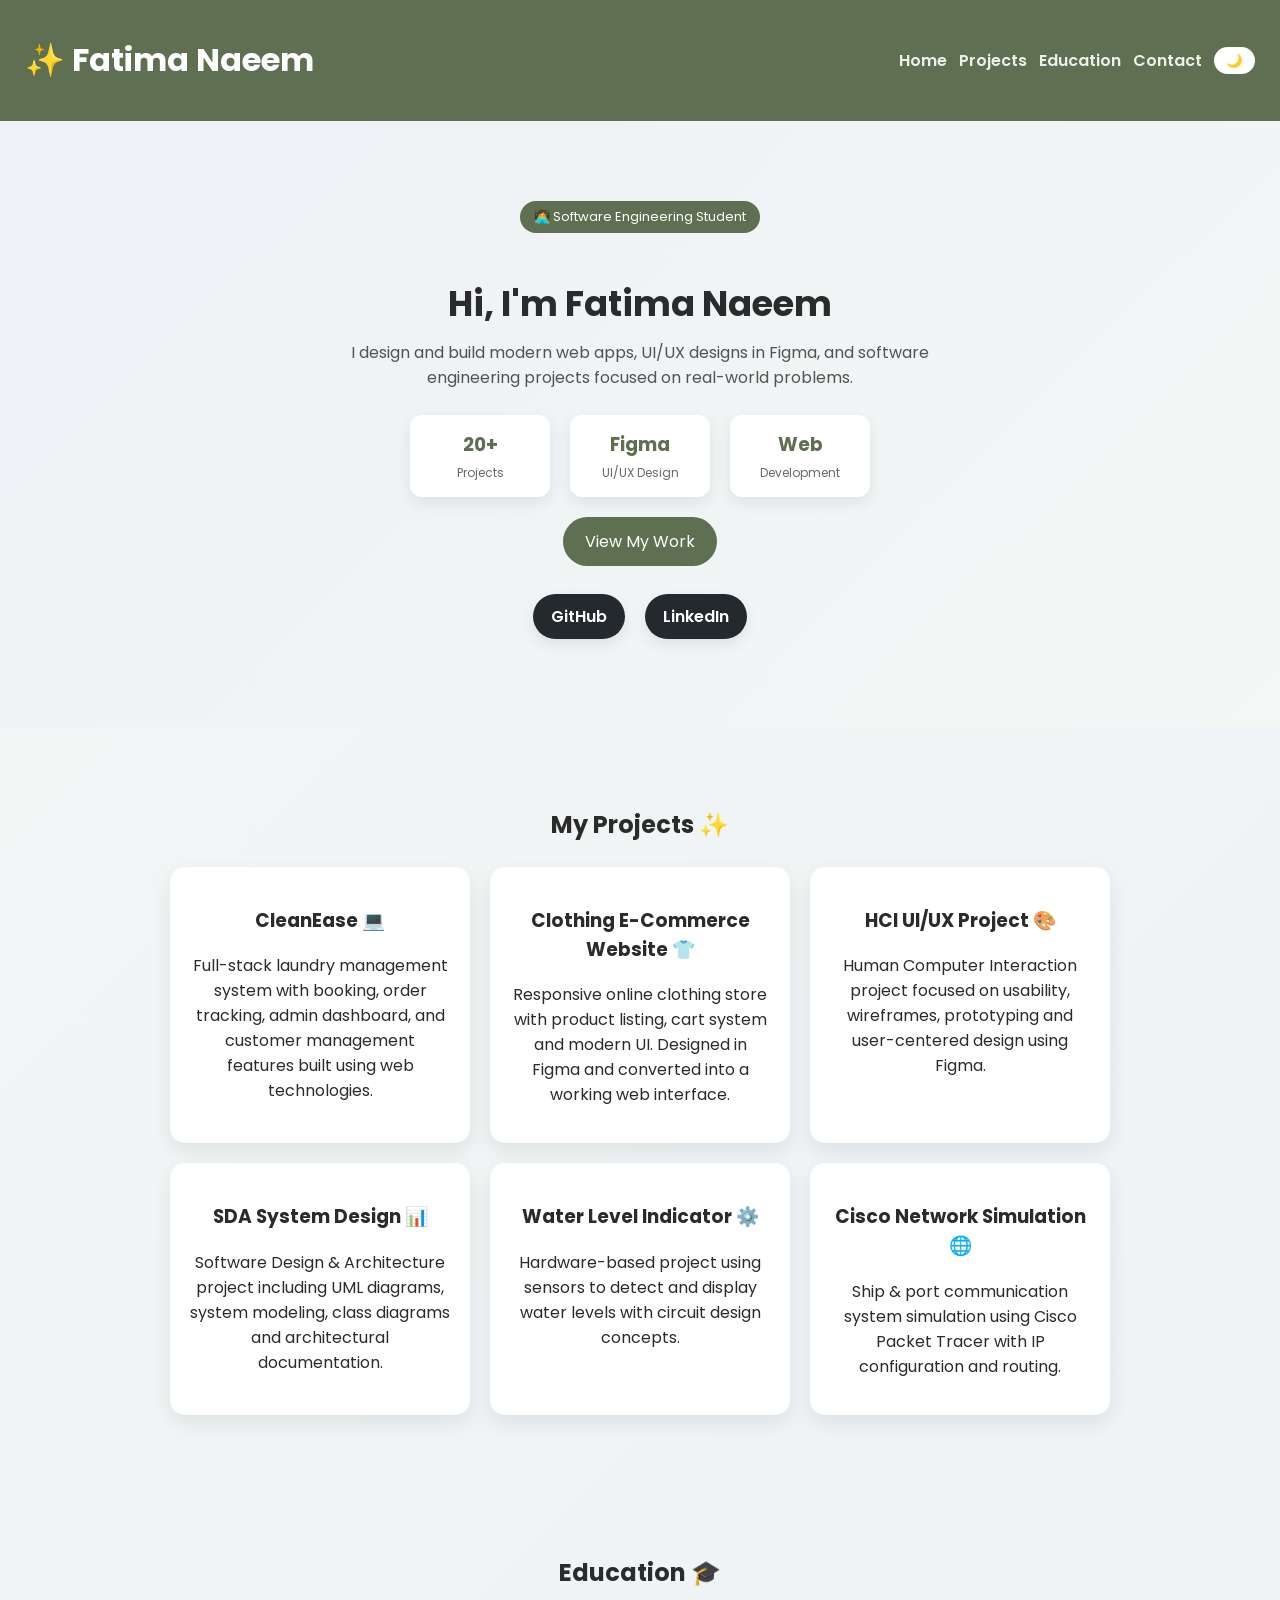
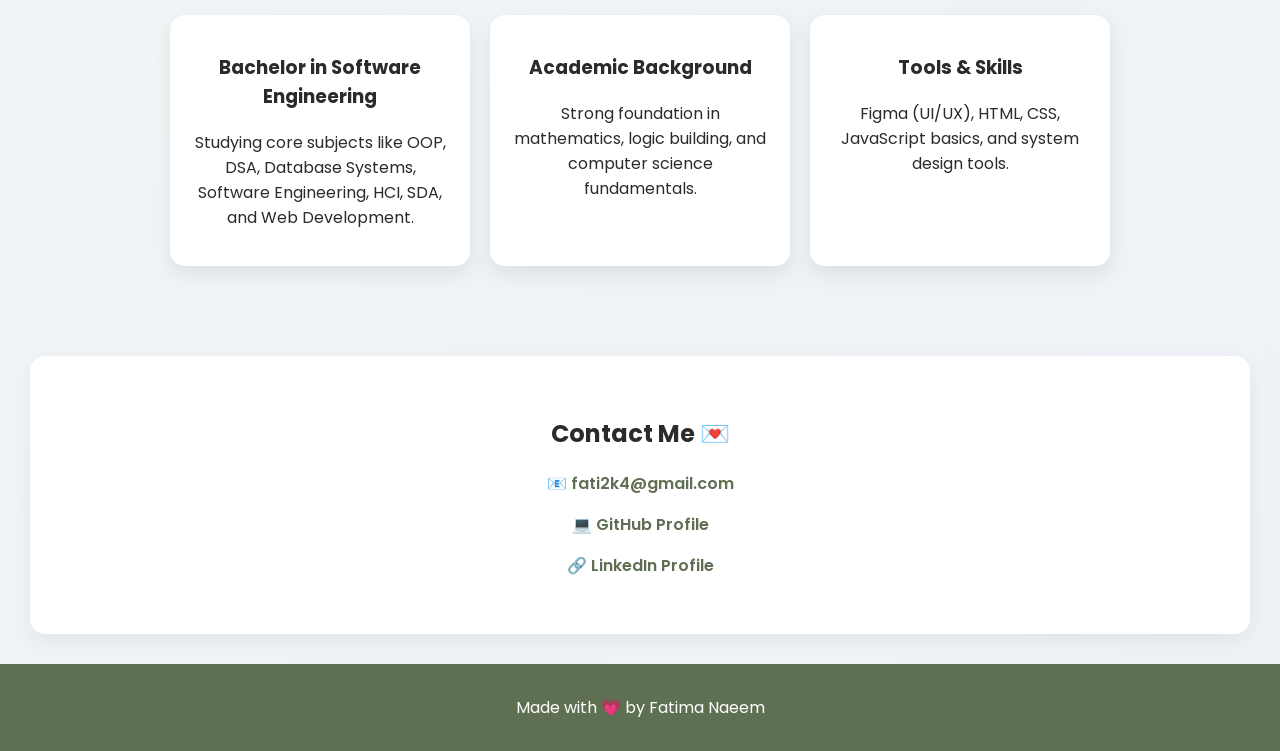
==== index.html @ 8c716c03 "Add files via upload" ====
<!DOCTYPE html>
<html lang="en">
<head>
  <meta charset="UTF-8">
  <meta name="viewport" content="width=device-width, initial-scale=1.0">
  <title>Fatima Naeem | Portfolio</title>

  <link rel="stylesheet" href="index.css.css">
  <link href="https://fonts.googleapis.com/css2?family=Poppins:wght@300;400;600&display=swap" rel="stylesheet">
</head>

<body>

<header>
  <h1>✨ Fatima Naeem</h1>

  <nav>
    <a href="#home">Home</a>
    <a href="#projects">Projects</a>
    <a href="#education">Education</a>
    <a href="#contact">Contact</a>
    <button onclick="toggleDark()">🌙</button>
  </nav>
</header>

<!-- HERO -->
<section id="home" class="hero">

  <div class="badge">👩‍💻 Software Engineering Student</div>

  <h2>Hi, I'm Fatima Naeem</h2>

  <p>
    I design and build modern web apps, UI/UX designs in Figma,
    and software engineering projects focused on real-world problems.
  </p>

  <div class="mini-stats">
    <div class="stat">
      <h3>20+</h3>
      <p>Projects</p>
    </div>

    <div class="stat">
      <h3>Figma</h3>
      <p>UI/UX Design</p>
    </div>

    <div class="stat">
      <h3>Web</h3>
      <p>Development</p>
    </div>
  </div>

  <a class="btn" href="#projects">View My Work</a>

  <div class="links">
    <a href="https://github.com/Fatimah-Naeem" target="_blank">GitHub</a>
    <a href="https://www.linkedin.com/in/fatima-naeem-11b36438a/" target="_blank">LinkedIn</a>
  </div>

</section>

<!-- PROJECTS -->
<section id="projects" class="section">
  <h2>My Projects ✨</h2>

  <div class="cards">

    <div class="card">
      <h3>CleanEase 💻</h3>
      <p>
        Full-stack laundry management system with booking, order tracking, admin dashboard,
        and customer management features built using web technologies.
      </p>
    </div>

    <div class="card">
      <h3>Clothing E-Commerce Website 👕</h3>
      <p>
        Responsive online clothing store with product listing, cart system and modern UI.
        Designed in Figma and converted into a working web interface.
      </p>
    </div>

    <div class="card">
      <h3>HCI UI/UX Project 🎨</h3>
      <p>
        Human Computer Interaction project focused on usability, wireframes, prototyping
        and user-centered design using Figma.
      </p>
    </div>

    <div class="card">
      <h3>SDA System Design 📊</h3>
      <p>
        Software Design & Architecture project including UML diagrams, system modeling,
        class diagrams and architectural documentation.
      </p>
    </div>

    <div class="card">
      <h3>Water Level Indicator ⚙️</h3>
      <p>
        Hardware-based project using sensors to detect and display water levels with circuit design concepts.
      </p>
    </div>

    <div class="card">
      <h3>Cisco Network Simulation 🌐</h3>
      <p>
        Ship & port communication system simulation using Cisco Packet Tracer with IP configuration and routing.
      </p>
    </div>

  </div>
</section>

<!-- EDUCATION -->
<section id="education" class="section">
  <h2>Education 🎓</h2>

  <div class="cards">

    <div class="card">
      <h3>Bachelor in Software Engineering</h3>
      <p>
        Studying core subjects like OOP, DSA, Database Systems, Software Engineering,
        HCI, SDA, and Web Development.
      </p>
    </div>

    <div class="card">
      <h3>Academic Background</h3>
      <p>
        Strong foundation in mathematics, logic building, and computer science fundamentals.
      </p>
    </div>

    <div class="card">
      <h3>Tools & Skills</h3>
      <p>
        Figma (UI/UX), HTML, CSS, JavaScript basics, and system design tools.
      </p>
    </div>

  </div>
</section>

<!-- CONTACT -->
<section id="contact" class="section contact">
  <h2>Contact Me 💌</h2>

  <p>📧 <a href="mailto:fati2k4@gmail.com">fati2k4@gmail.com</a></p>

  <p>💻 
    <a href="https://github.com/Fatimah-Naeem" target="_blank">
      GitHub Profile
    </a>
  </p>

  <p>🔗 
    <a href="https://www.linkedin.com/in/fatima-naeem-11b36438a/" target="_blank">
      LinkedIn Profile
    </a>
  </p>
</section>

<footer>
  <p>Made with 💗 by Fatima Naeem</p>
</footer>

<script>
function toggleDark(){
  document.body.classList.toggle("dark");
}
</script>

</body>
</html>
---- index.css.css ----
/* =========================
   BASE
========================= */
body {
  font-family: 'Poppins', sans-serif;
  margin: 0;
  background: linear-gradient(135deg, #f4f7f5, #eef1f6);
  color: #2b2b2b;
  transition: 0.3s ease;
}

/* =========================
   DARK MODE
========================= */
.dark {
  background: #121826;
  color: #eaeaea;
}

.dark header {
  background: #1f2a3a;
}

.dark .card {
  background: #1c2433;
  color: #eaeaea;
}

.dark .contact {
  background: #1c2433;
  color: #eaeaea;
}

.dark footer {
  background: #1f2a3a;
}

/* =========================
   HEADER
========================= */
header {
  display: flex;
  justify-content: space-between;
  align-items: center;
  padding: 15px 25px;

  background: #5f6f52;
  color: white;
  flex-wrap: wrap;
}

nav {
  display: flex;
  gap: 12px;
  align-items: center;
}

nav a {
  text-decoration: none;
  color: white;
  font-weight: 600;
  opacity: 0.9;
}

nav a:hover {
  opacity: 1;
}

button {
  border: none;
  background: #ffffff;
  color: #2b2b2b;
  border-radius: 20px;
  padding: 6px 12px;
  cursor: pointer;
  font-weight: 600;
}

/* =========================
   HERO
========================= */
.hero {
  text-align: center;
  padding: 80px 20px;

  background: linear-gradient(135deg, #eef1f6, #f4f7f5);
}

.hero h2 {
  font-size: 2.2rem;
  margin-bottom: 10px;
}

.hero p {
  max-width: 600px;
  margin: auto;
  opacity: 0.8;
}

/* CTA BUTTON */
.btn {
  display: inline-block;
  margin-top: 20px;
  background: #5f6f52;
  color: white;
  padding: 12px 22px;
  border-radius: 25px;
  text-decoration: none;
  transition: 0.3s;
}

.btn:hover {
  transform: translateY(-3px);
  background: #3f4a36;
}

/* =========================
   SOCIAL BUTTONS (GITHUB + LINKEDIN SAME STYLE)
========================= */
.links {
  margin-top: 20px;
}

.links a {
  display: inline-flex;
  align-items: center;
  gap: 8px;

  margin: 8px;
  padding: 10px 18px;
  border-radius: 25px;

  text-decoration: none;
  font-weight: 600;

  background: #24292e;
  color: white;

  box-shadow: 0 6px 15px rgba(0,0,0,0.08);
  transition: 0.3s ease;
}

/* hover for both */
.links a:hover {
  transform: translateY(-3px);
  background: #000;
}

/* =========================
   SECTIONS
========================= */
.section {
  padding: 60px 20px;
  text-align: center;
}

/* =========================
   CARDS
========================= */
.cards {
  display: flex;
  justify-content: center;
  gap: 20px;
  flex-wrap: wrap;
  margin-top: 25px;
}

.card {
  background: #ffffff;
  padding: 20px;
  border-radius: 15px;
  width: 260px;

  box-shadow: 0 8px 20px rgba(0,0,0,0.08);
  transition: 0.3s;
}

.card:hover {
  transform: translateY(-8px);
}

/* =========================
   CONTACT
========================= */
.contact {
  background: #ffffff;
  margin: 30px;
  border-radius: 15px;
  padding: 40px;

  box-shadow: 0 8px 20px rgba(0,0,0,0.06);
}

.contact a {
  color: #5f6f52;
  font-weight: 600;
  text-decoration: none;
}

/* =========================
   FOOTER
========================= */
footer {
  text-align: center;
  padding: 15px;
  background: #5f6f52;
  color: white;
  margin-top: 20px;
}

/* =========================
   RESPONSIVE
========================= */
@media (max-width: 768px) {

  header {
    flex-direction: column;
    text-align: center;
  }

  nav {
    flex-wrap: wrap;
    justify-content: center;
    margin-top: 10px;
  }

  .cards {
    flex-direction: column;
    align-items: center;
  }

  .card {
    width: 90%;
  }

  .hero {
    padding: 50px 15px;
  }
}
/* =========================
   IMPROVED RESPONSIVE DESIGN
========================= */

@media (max-width: 1024px) {
  .cards {
    gap: 15px;
  }

  .card {
    width: 45%;
  }
}

@media (max-width: 768px) {

  .hero h2 {
    font-size: 1.8rem;
  }

  .hero p {
    font-size: 0.95rem;
  }

  .card {
    width: 90%;
  }

  .contact {
    margin: 15px;
    padding: 25px;
  }
}

@media (max-width: 480px) {

  header {
    padding: 10px;
  }

  nav {
    gap: 8px;
    font-size: 14px;
  }

  .hero h2 {
    font-size: 1.5rem;
  }

  .btn {
    padding: 10px 16px;
    font-size: 14px;
  }

  .links a {
    padding: 8px 14px;
    font-size: 13px;
  }
}/* ===== HERO BADGE ===== */
.badge {
  display: inline-block;
  background: #5f6f52;
  color: white;
  padding: 6px 14px;
  border-radius: 20px;
  font-size: 13px;
  margin-bottom: 15px;
}

/* ===== MINI STATS ===== */
.mini-stats {
  display: flex;
  justify-content: center;
  gap: 20px;
  margin-top: 25px;
  flex-wrap: wrap;
}

.stat {
  background: white;
  padding: 15px 20px;
  border-radius: 12px;
  min-width: 100px;

  box-shadow: 0 6px 15px rgba(0,0,0,0.08);
}

.stat h3 {
  margin: 0;
  color: #5f6f52;
}

.stat p {
  margin: 5px 0 0 0;
  font-size: 12px;
  opacity: 0.7;
}

/* DARK MODE SUPPORT */
.dark .stat {
  background: #1c2433;
}
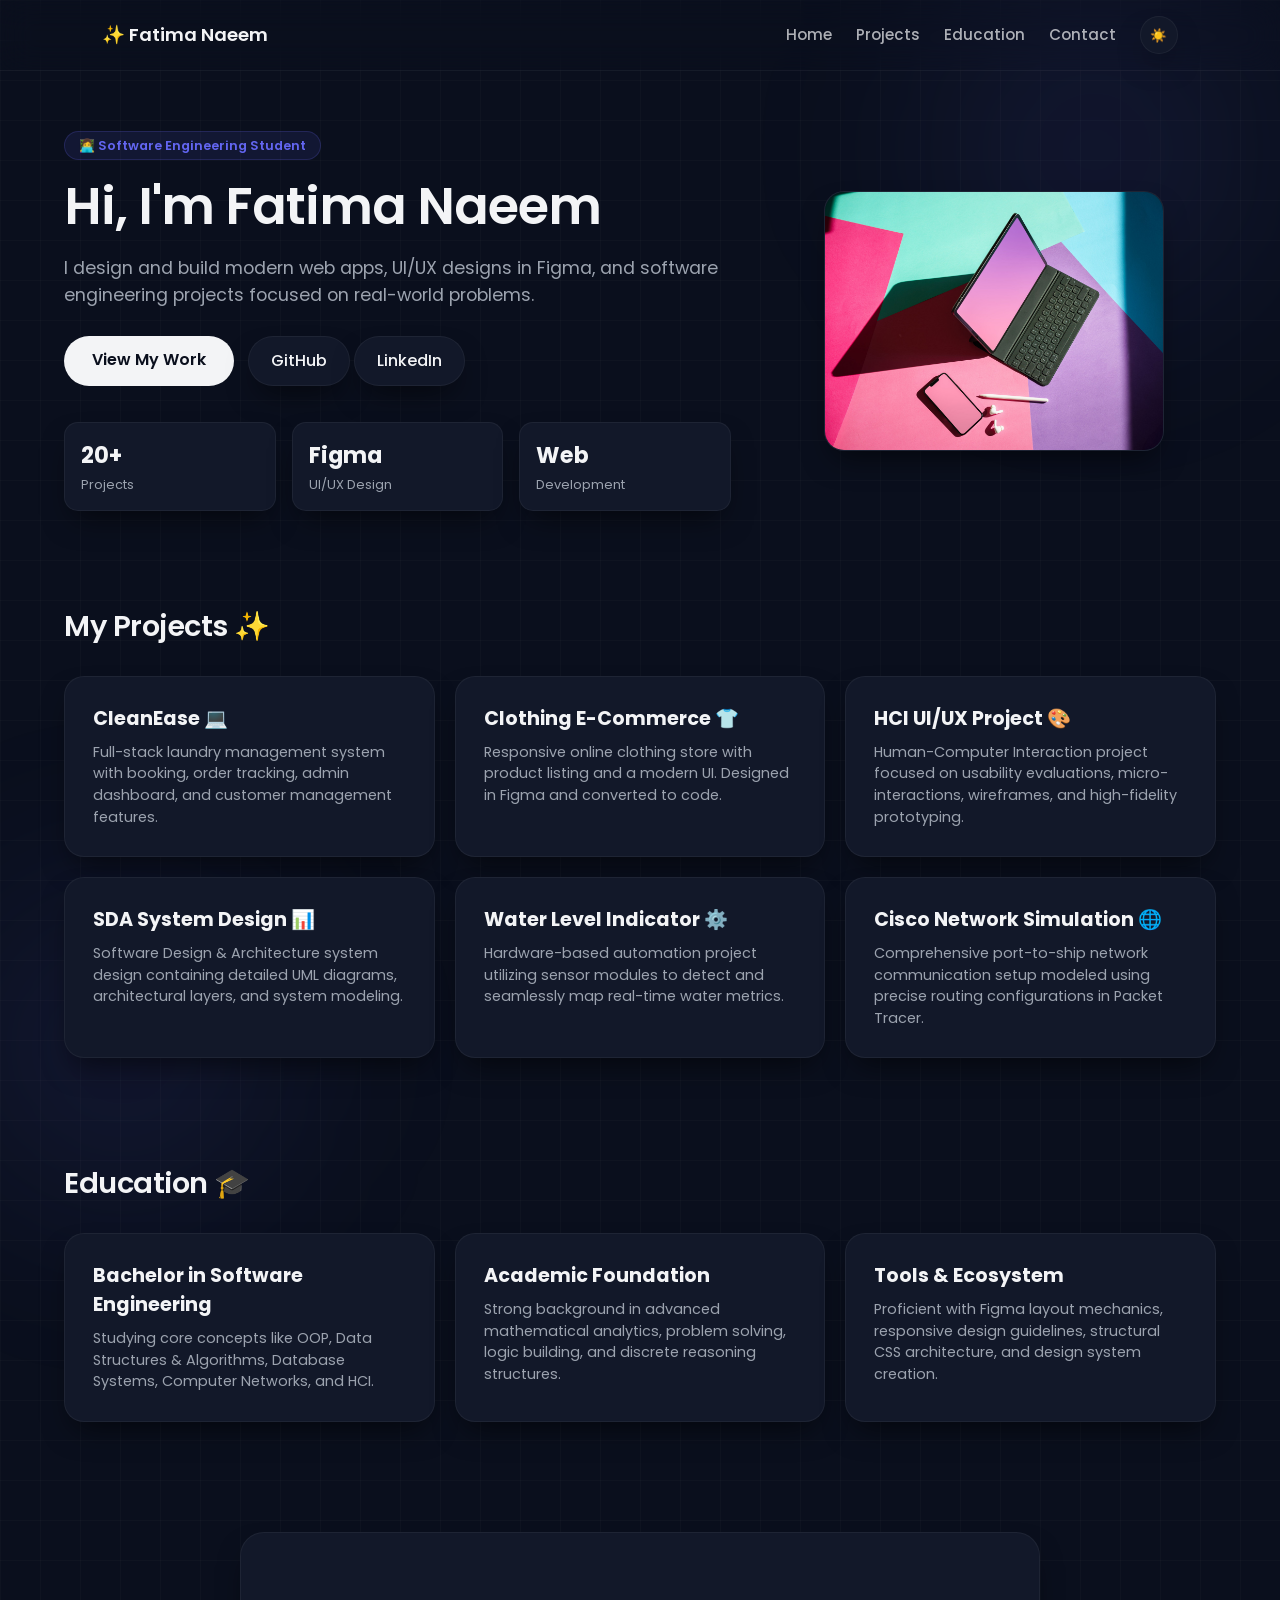
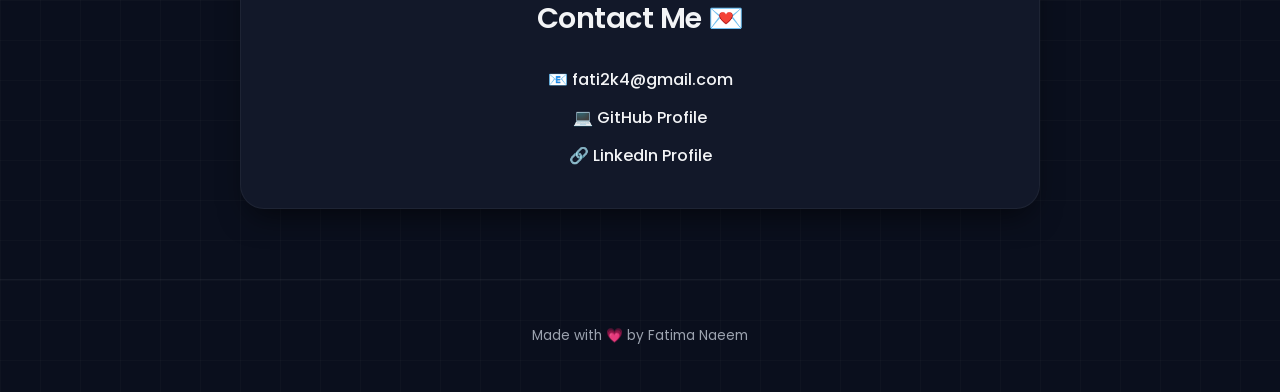
==== commit 2bc7e062: "Add files via upload" ====
--- a/index.html
+++ b/index.html
@@ -4,166 +4,129 @@
   <meta charset="UTF-8">
   <meta name="viewport" content="width=device-width, initial-scale=1.0">
   <title>Fatima Naeem | Portfolio</title>
-
-  <link rel="stylesheet" href="index.css.css">
-  <link href="https://fonts.googleapis.com/css2?family=Poppins:wght@300;400;600&display=swap" rel="stylesheet">
+  <link rel="stylesheet" href="index.css">
+  <link href="https://fonts.googleapis.com/css2?family=Poppins:wght@300;400;500;600&display=swap" rel="stylesheet">
 </head>
 
-<body>
+<body class="dark">
+
+<div class="bg-glow-container">
+  <div class="bg-blur-1"></div>
+  <div class="bg-blur-2"></div>
+</div>
 
 <header>
   <h1>✨ Fatima Naeem</h1>
-
   <nav>
     <a href="#home">Home</a>
     <a href="#projects">Projects</a>
     <a href="#education">Education</a>
     <a href="#contact">Contact</a>
-    <button onclick="toggleDark()">🌙</button>
+    <button class="theme-toggle" onclick="toggleTheme()" aria-label="Toggle Theme">☀️</button>
   </nav>
 </header>
 
-<!-- HERO -->
 <section id="home" class="hero">
+  <div class="hero-container">
+    
+    <div class="hero-left">
+      <div class="badge">👩‍💻 Software Engineering Student</div>
+      <h2>Hi, I'm Fatima Naeem</h2>
+      <p>
+        I design and build modern web apps, UI/UX designs in Figma, 
+        and software engineering projects focused on real-world problems.
+      </p>
 
-  <div class="badge">👩‍💻 Software Engineering Student</div>
+      <div class="cta-group">
+        <a class="btn" href="#projects">View My Work</a>
+        <div class="links">
+          <a href="https://github.com/Fatimah-Naeem" target="_blank">GitHub</a>
+          <a href="https://www.linkedin.com/in/fatima-naeem-11b36438a/" target="_blank">LinkedIn</a>
+        </div>
+      </div>
 
-  <h2>Hi, I'm Fatima Naeem</h2>
-
-  <p>
-    I design and build modern web apps, UI/UX designs in Figma,
-    and software engineering projects focused on real-world problems.
-  </p>
-
-  <div class="mini-stats">
-    <div class="stat">
-      <h3>20+</h3>
-      <p>Projects</p>
+      <div class="mini-stats">
+        <div class="stat">
+          <h3>20+</h3>
+          <p>Projects</p>
+        </div>
+        <div class="stat">
+          <h3>Figma</h3>
+          <p>UI/UX Design</p>
+        </div>
+        <div class="stat">
+          <h3>Web</h3>
+          <p>Development</p>
+        </div>
+      </div>
     </div>
 
-    <div class="stat">
-      <h3>Figma</h3>
-      <p>UI/UX Design</p>
-    </div>
-
-    <div class="stat">
-      <h3>Web</h3>
-      <p>Development</p>
-    </div>
-  </div>
-
-  <a class="btn" href="#projects">View My Work</a>
-
-  <div class="links">
-    <a href="https://github.com/Fatimah-Naeem" target="_blank">GitHub</a>
-    <a href="https://www.linkedin.com/in/fatima-naeem-11b36438a/" target="_blank">LinkedIn</a>
-  </div>
-
-</section>
-
-<!-- PROJECTS -->
-<section id="projects" class="section">
-  <h2>My Projects ✨</h2>
-
-  <div class="cards">
-
-    <div class="card">
-      <h3>CleanEase 💻</h3>
-      <p>
-        Full-stack laundry management system with booking, order tracking, admin dashboard,
-        and customer management features built using web technologies.
-      </p>
-    </div>
-
-    <div class="card">
-      <h3>Clothing E-Commerce Website 👕</h3>
-      <p>
-        Responsive online clothing store with product listing, cart system and modern UI.
-        Designed in Figma and converted into a working web interface.
-      </p>
-    </div>
-
-    <div class="card">
-      <h3>HCI UI/UX Project 🎨</h3>
-      <p>
-        Human Computer Interaction project focused on usability, wireframes, prototyping
-        and user-centered design using Figma.
-      </p>
-    </div>
-
-    <div class="card">
-      <h3>SDA System Design 📊</h3>
-      <p>
-        Software Design & Architecture project including UML diagrams, system modeling,
-        class diagrams and architectural documentation.
-      </p>
-    </div>
-
-    <div class="card">
-      <h3>Water Level Indicator ⚙️</h3>
-      <p>
-        Hardware-based project using sensors to detect and display water levels with circuit design concepts.
-      </p>
-    </div>
-
-    <div class="card">
-      <h3>Cisco Network Simulation 🌐</h3>
-      <p>
-        Ship & port communication system simulation using Cisco Packet Tracer with IP configuration and routing.
-      </p>
+    <div class="hero-right">
+      <div class="mockup-card">
+        <img src="img.jpg" alt="Fatima Naeem Portfolio Art">
+      </div>
     </div>
 
   </div>
 </section>
 
-<!-- EDUCATION -->
-<section id="education" class="section">
-  <h2>Education 🎓</h2>
-
+<section id="projects" class="section">
+  <h2>My Projects ✨</h2>
   <div class="cards">
-
     <div class="card">
-      <h3>Bachelor in Software Engineering</h3>
-      <p>
-        Studying core subjects like OOP, DSA, Database Systems, Software Engineering,
-        HCI, SDA, and Web Development.
-      </p>
+      <h3>CleanEase 💻</h3>
+      <p>Full-stack laundry management system with booking, order tracking, admin dashboard, and customer management features.</p>
     </div>
-
     <div class="card">
-      <h3>Academic Background</h3>
-      <p>
-        Strong foundation in mathematics, logic building, and computer science fundamentals.
-      </p>
+      <h3>Clothing E-Commerce 👕</h3>
+      <p>Responsive online clothing store with product listing and a modern UI. Designed in Figma and converted to code.</p>
     </div>
-
     <div class="card">
-      <h3>Tools & Skills</h3>
-      <p>
-        Figma (UI/UX), HTML, CSS, JavaScript basics, and system design tools.
-      </p>
+      <h3>HCI UI/UX Project 🎨</h3>
+      <p>Human-Computer Interaction project focused on usability evaluations, micro-interactions, wireframes, and high-fidelity prototyping.</p>
     </div>
-
+    <div class="card">
+      <h3>SDA System Design 📊</h3>
+      <p>Software Design & Architecture system design containing detailed UML diagrams, architectural layers, and system modeling.</p>
+    </div>
+    <div class="card">
+      <h3>Water Level Indicator ⚙️</h3>
+      <p>Hardware-based automation project utilizing sensor modules to detect and seamlessly map real-time water metrics.</p>
+    </div>
+    <div class="card">
+      <h3>Cisco Network Simulation 🌐</h3>
+      <p>Comprehensive port-to-ship network communication setup modeled using precise routing configurations in Packet Tracer.</p>
+    </div>
   </div>
 </section>
 
-<!-- CONTACT -->
-<section id="contact" class="section contact">
-  <h2>Contact Me 💌</h2>
+<section id="education" class="section">
+  <h2>Education 🎓</h2>
+  <div class="cards">
+    <div class="card">
+      <h3>Bachelor in Software Engineering</h3>
+      <p>Studying core concepts like OOP, Data Structures & Algorithms, Database Systems, Computer Networks, and HCI.</p>
+    </div>
+    <div class="card">
+      <h3>Academic Foundation</h3>
+      <p>Strong background in advanced mathematical analytics, problem solving, logic building, and discrete reasoning structures.</p>
+    </div>
+    <div class="card">
+      <h3>Tools & Ecosystem</h3>
+      <p>Proficient with Figma layout mechanics, responsive design guidelines, structural CSS architecture, and design system creation.</p>
+    </div>
+  </div>
+</section>
 
-  <p>📧 <a href="mailto:fati2k4@gmail.com">fati2k4@gmail.com</a></p>
-
-  <p>💻 
-    <a href="https://github.com/Fatimah-Naeem" target="_blank">
-      GitHub Profile
-    </a>
-  </p>
-
-  <p>🔗 
-    <a href="https://www.linkedin.com/in/fatima-naeem-11b36438a/" target="_blank">
-      LinkedIn Profile
-    </a>
-  </p>
+<section id="contact" class="section">
+  <div class="contact">
+    <h2>Contact Me 💌</h2>
+    <div class="contact-links">
+      <a class="contact-item" href="mailto:fati2k4@gmail.com">📧 fati2k4@gmail.com</a>
+      <a class="contact-item" href="https://github.com/Fatimah-Naeem" target="_blank">💻 GitHub Profile</a>
+      <a class="contact-item" href="https://www.linkedin.com/in/fatima-naeem-11b36438a/" target="_blank">🔗 LinkedIn Profile</a>
+    </div>
+  </div>
 </section>
 
 <footer>
@@ -171,8 +134,15 @@
 </footer>
 
 <script>
-function toggleDark(){
+function toggleTheme(){
   document.body.classList.toggle("dark");
+  const btn = document.querySelector('.theme-toggle');
+  
+  if(document.body.classList.contains('dark')) {
+    btn.textContent = '☀️';
+  } else {
+    btn.textContent = '🌙';
+  }
 }
 </script>
 
--- a/index.css
+++ b/index.css
@@ -0,0 +1,306 @@
+/* =========================
+   VARIABLES & THEME (Dark Default)
+========================= */
+:root {
+  --bg-primary: #0a0f1d;
+  --bg-secondary: #121829;
+  --text-primary: #f3f4f6;
+  --text-secondary: #9ca3af;
+  --accent: #6366f1; 
+  --accent-glow: rgba(99, 102, 241, 0.12);
+  --card-shadow: 0 15px 30px -10px rgba(0, 0, 0, 0.6);
+  --border-color: rgba(255, 255, 255, 0.05);
+  --grid-color: rgba(255, 255, 255, 0.02);
+  --transition: all 0.3s cubic-bezier(0.4, 0, 0.2, 1);
+}
+
+body:not(.dark) {
+  --bg-primary: #f8fafc;
+  --bg-secondary: #ffffff;
+  --text-primary: #0f172a;
+  --text-secondary: #64748b;
+  --accent: #4f46e5;
+  --accent-glow: rgba(79, 70, 229, 0.06);
+  --card-shadow: 0 15px 30px -10px rgba(0, 0, 0, 0.05);
+  --border-color: rgba(0, 0, 0, 0.06);
+  --grid-color: rgba(0, 0, 0, 0.02);
+}
+
+/* =========================
+   BASE STYLES & BACKGROUND
+========================= */
+* {
+  box-sizing: border-box;
+  scroll-behavior: smooth;
+}
+
+body {
+  font-family: 'Poppins', sans-serif;
+  margin: 0;
+  background-color: var(--bg-primary);
+  color: var(--text-primary);
+  transition: var(--transition);
+  line-height: 1.5;
+  overflow-x: hidden;
+  position: relative;
+  
+  background-image: 
+    linear-gradient(var(--grid-color) 1px, transparent 1px),
+    linear-gradient(90deg, var(--grid-color) 1px, transparent 1px);
+  background-size: 40px 40px;
+}
+
+/* AMBIENT GLOWING BLOBS */
+.bg-glow-container {
+  position: absolute;
+  width: 100%;
+  height: 100%;
+  top: 0;
+  left: 0;
+  overflow: hidden;
+  z-index: -1;
+  pointer-events: none;
+}
+
+.bg-blur-1, .bg-blur-2 {
+  position: absolute;
+  width: 500px;
+  height: 500px;
+  border-radius: 50%;
+  background: radial-gradient(circle, var(--accent-glow) 0%, transparent 70%);
+  filter: blur(80px);
+}
+
+.bg-blur-1 { top: -5%; right: -5%; animation: drift 20s infinite alternate ease-in-out; }
+.bg-blur-2 { top: 40%; left: -10%; animation: drift 25s infinite alternate-reverse ease-in-out; }
+
+@keyframes drift {
+  0% { transform: translate(0, 0) scale(1); }
+  50% { transform: translate(40px, 30px) scale(1.05); }
+  100% { transform: translate(-20px, -15px) scale(0.95); }
+}
+
+/* =========================
+   HEADER & NAVIGATION
+========================= */
+header {
+  display: flex;
+  justify-content: space-between;
+  align-items: center;
+  padding: 16px 8%;
+  background: transparent;
+  position: sticky;
+  top: 0;
+  z-index: 100;
+  backdrop-filter: blur(16px);
+  -webkit-backdrop-filter: blur(16px);
+  border-bottom: 1px solid var(--border-color);
+}
+
+header h1 { font-size: 1.15rem; font-weight: 600; margin: 0; }
+nav { display: flex; gap: 24px; align-items: center; }
+nav a { text-decoration: none; color: var(--text-primary); font-weight: 500; font-size: 0.95rem; transition: var(--transition); opacity: 0.7; }
+nav a:hover { opacity: 1; color: var(--accent); }
+
+.theme-toggle {
+  border: 1px solid var(--border-color);
+  background: var(--bg-secondary);
+  color: var(--text-primary);
+  border-radius: 50%;
+  width: 38px;
+  height: 38px;
+  display: flex;
+  align-items: center;
+  justify-content: center;
+  cursor: pointer;
+  transition: var(--transition);
+  box-shadow: var(--card-shadow);
+}
+
+/* =========================
+   HERO SECTION (TIGHTER PADDING)
+========================= */
+.hero {
+  max-width: 1200px;
+  margin: 0 auto;
+  padding: 60px 24px 30px 24px; /* Reduced bottom padding to bring sections closer */
+}
+
+.hero-container {
+  display: grid;
+  grid-template-columns: 1.2fr 0.8fr;
+  gap: 40px;
+  align-items: center;
+}
+
+.badge {
+  display: inline-flex;
+  background: rgba(99, 102, 241, 0.1);
+  color: var(--accent);
+  padding: 4px 14px;
+  border-radius: 30px;
+  font-size: 0.8rem;
+  font-weight: 600;
+  margin-bottom: 16px;
+  border: 1px solid rgba(99, 102, 241, 0.2);
+}
+
+.hero h2 {
+  font-size: 3.2rem;
+  font-weight: 600;
+  letter-spacing: -1px;
+  margin: 0 0 16px 0;
+  line-height: 1.2;
+}
+
+.hero p {
+  font-size: 1.1rem;
+  color: var(--text-secondary);
+  margin-bottom: 28px;
+}
+
+.cta-group {
+  display: flex;
+  gap: 14px;
+  margin-bottom: 36px;
+  flex-wrap: wrap;
+}
+
+.btn {
+  display: inline-block;
+  background: var(--text-primary);
+  color: var(--bg-primary);
+  padding: 12px 28px;
+  border-radius: 30px;
+  text-decoration: none;
+  font-weight: 600;
+  transition: var(--transition);
+}
+.btn:hover { transform: translateY(-2px); box-shadow: 0 10px 20px rgba(99, 102, 241, 0.2); }
+
+.links a {
+  display: inline-flex;
+  padding: 12px 22px;
+  border-radius: 30px;
+  text-decoration: none;
+  font-weight: 500;
+  background: var(--bg-secondary);
+  color: var(--text-primary);
+  border: 1px solid var(--border-color);
+  box-shadow: var(--card-shadow);
+  transition: var(--transition);
+}
+.links a:hover { transform: translateY(-2px); border-color: var(--accent); }
+
+.mini-stats { display: flex; gap: 16px; }
+.stat {
+  background: var(--bg-secondary);
+  padding: 16px;
+  border-radius: 14px;
+  flex: 1;
+  box-shadow: var(--card-shadow);
+  border: 1px solid var(--border-color);
+}
+.stat h3 { margin: 0; font-size: 1.4rem; color: var(--text-primary); }
+.stat p { margin: 2px 0 0 0; font-size: 0.8rem; color: var(--text-secondary); }
+
+/* HERO RIGHT: THE IMAGE MOCKUP BOX */
+.hero-right {
+  display: flex;
+  justify-content: center;
+}
+
+.mockup-card {
+  width: 100%;
+  max-width: 340px;
+  height: 260px;
+  background: var(--bg-secondary);
+  border-radius: 20px;
+  border: 1px solid var(--border-color);
+  box-shadow: var(--card-shadow);
+  position: relative;
+  overflow: hidden;
+  animation: floatCard 6s infinite ease-in-out;
+}
+
+/* Image scaling inside the box */
+.mockup-card img {
+  width: 100%;
+  height: 100%;
+  object-fit: cover; /* Ensures the image fills the frame beautifully without distorting */
+  display: block;
+}
+
+
+@keyframes floatCard {
+  0%, 100% { transform: translateY(0); }
+  50% { transform: translateY(-10px); }
+}
+
+/* =========================
+   SECTIONS & GRID CARDS (FIXED GAP SPACE)
+========================= */
+.section {
+  max-width: 1200px;
+  margin: 0 auto;
+  padding: 40px 24px; /* Reduced top/bottom padding drastically to eliminate empty spaces */
+}
+
+.section h2 { font-size: 1.8rem; margin-bottom: 28px; font-weight: 600; letter-spacing: -0.5px; }
+.cards { display: grid; grid-template-columns: repeat(auto-fit, minmax(320px, 1fr)); gap: 20px; }
+
+.card {
+  background: var(--bg-secondary);
+  padding: 28px;
+  border-radius: 20px;
+  text-align: left;
+  box-shadow: var(--card-shadow);
+  border: 1px solid var(--border-color);
+  transition: var(--transition);
+}
+.card:hover {
+  transform: translateY(-5px);
+  border-color: var(--accent);
+}
+.card h3 { margin: 0 0 8px 0; font-size: 1.2rem; }
+.card p { margin: 0; color: var(--text-secondary); font-size: 0.9rem; }
+
+/* =========================
+   CONTACT
+========================= */
+.contact {
+  background: var(--bg-secondary);
+  max-width: 800px;
+  margin: 30px auto; /* Tighter margins */
+  border-radius: 24px;
+  padding: 40px;
+  text-align: center;
+  box-shadow: var(--card-shadow);
+  border: 1px solid var(--border-color);
+}
+.contact-links { display: flex; flex-direction: column; gap: 14px; margin-top: 24px; }
+.contact-item { color: var(--text-primary); font-weight: 500; text-decoration: none; font-size: 1rem; transition: var(--transition); }
+.contact-item:hover { color: var(--accent); transform: translateX(4px); }
+
+footer { text-align: center; padding: 32px 24px; color: var(--text-secondary); font-size: 0.85rem; border-top: 1px solid var(--border-color); }
+
+/* =========================
+   RESPONSIVE DESIGN
+========================= */
+@media (max-width: 968px) {
+  .hero-container { grid-template-columns: 1fr; text-align: center; gap: 30px; }
+  .hero-left { text-align: center; }
+  .hero h2 { font-size: 2.6rem; }
+  .cta-group { justify-content: center; }
+  .mini-stats { justify-content: center; }
+  .section { padding: 30px 24px; }
+}
+
+@media (max-width: 576px) {
+  .hero h2 { font-size: 2rem; }
+  .cta-group { flex-direction: column; width: 100%; }
+  .btn, .links, .links a { width: 100%; justify-content: center; }
+  .mini-stats { flex-direction: column; gap: 10px; }
+  .cards { grid-template-columns: 1fr; }
+  .contact { padding: 30px 16px; }
+}
